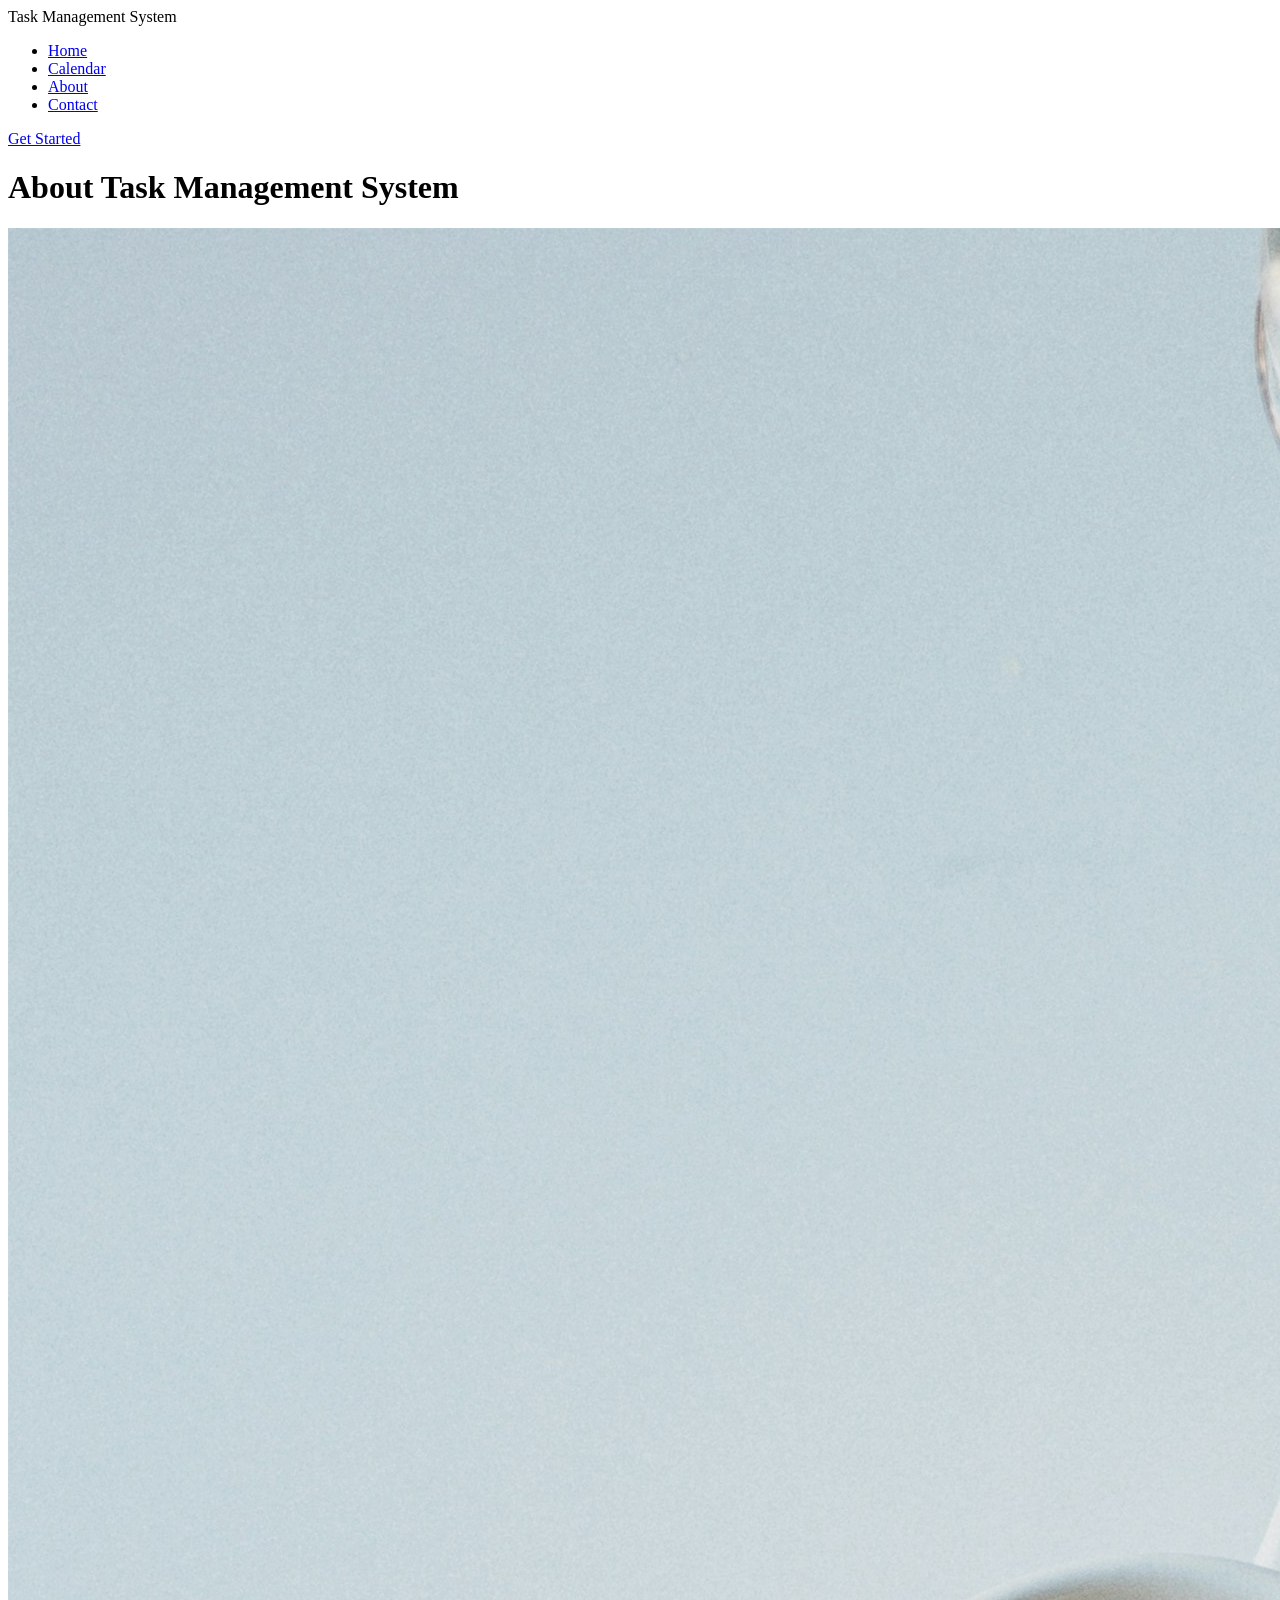
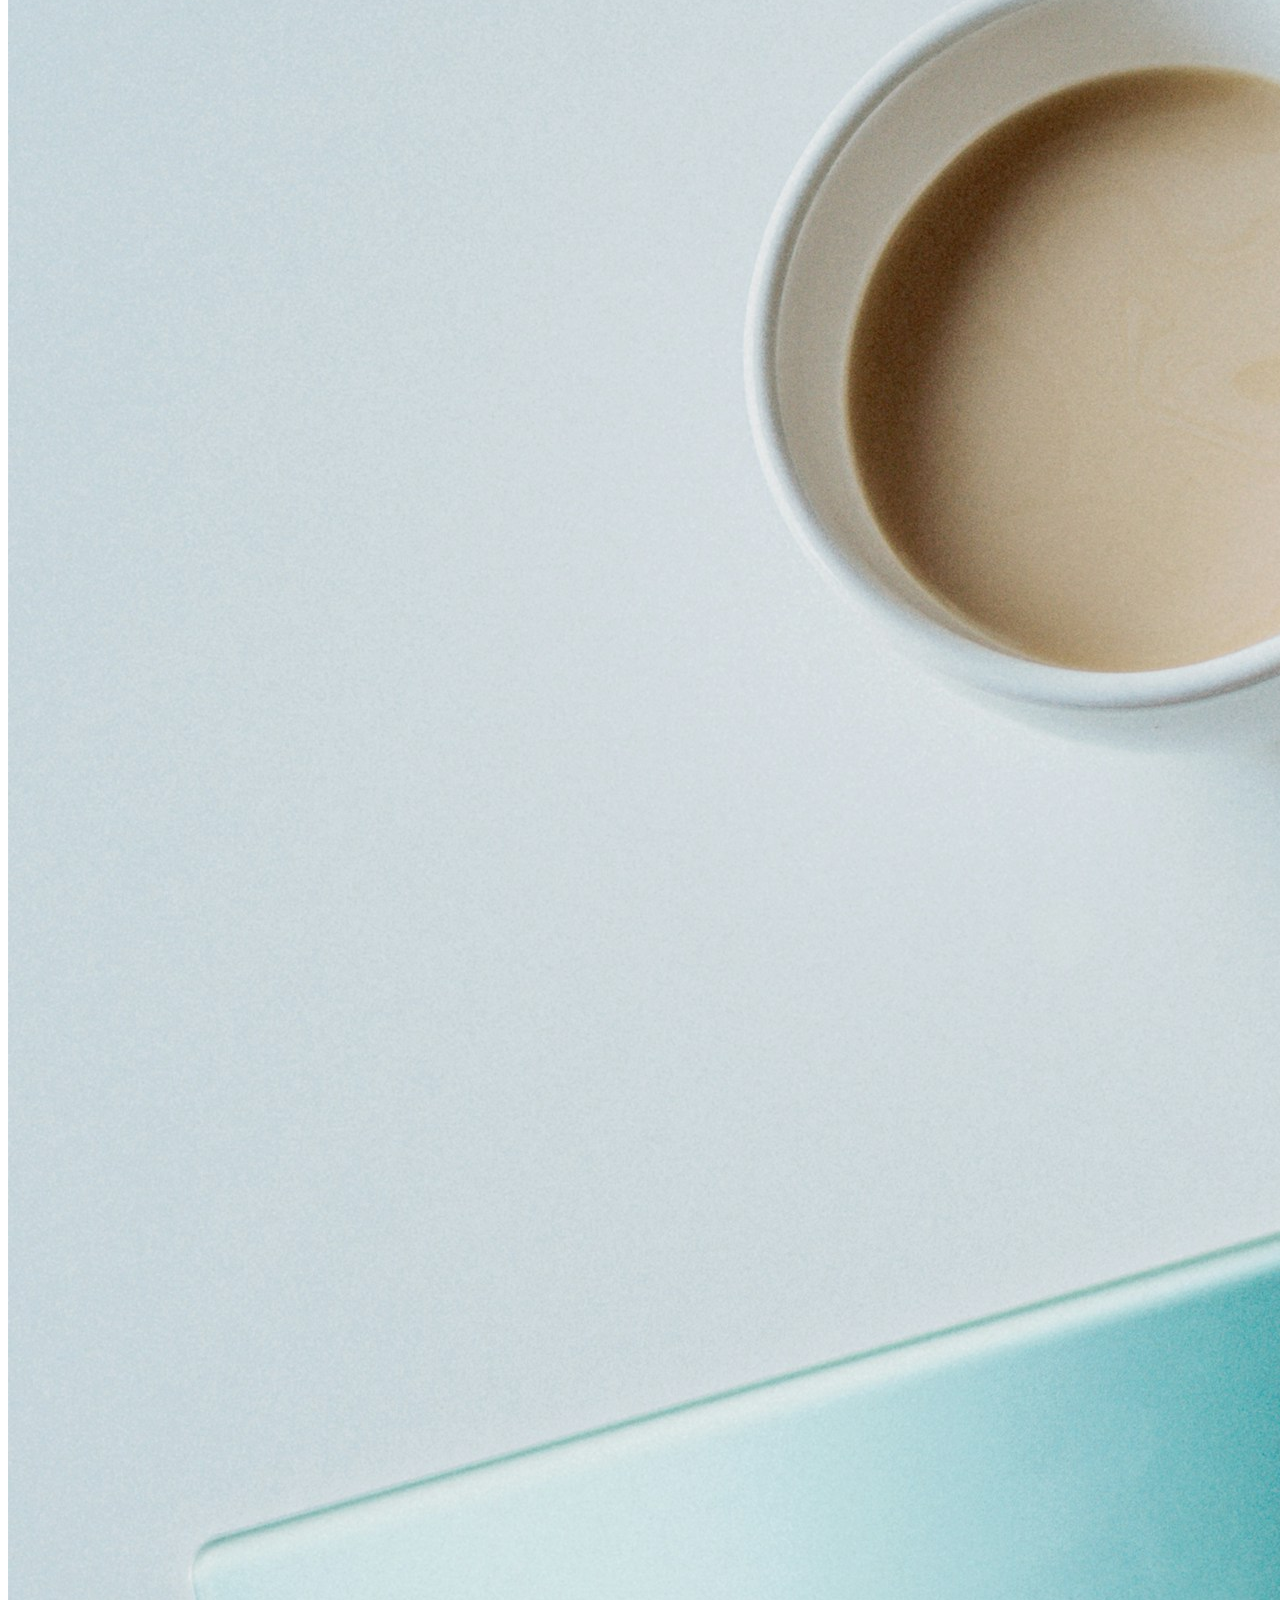
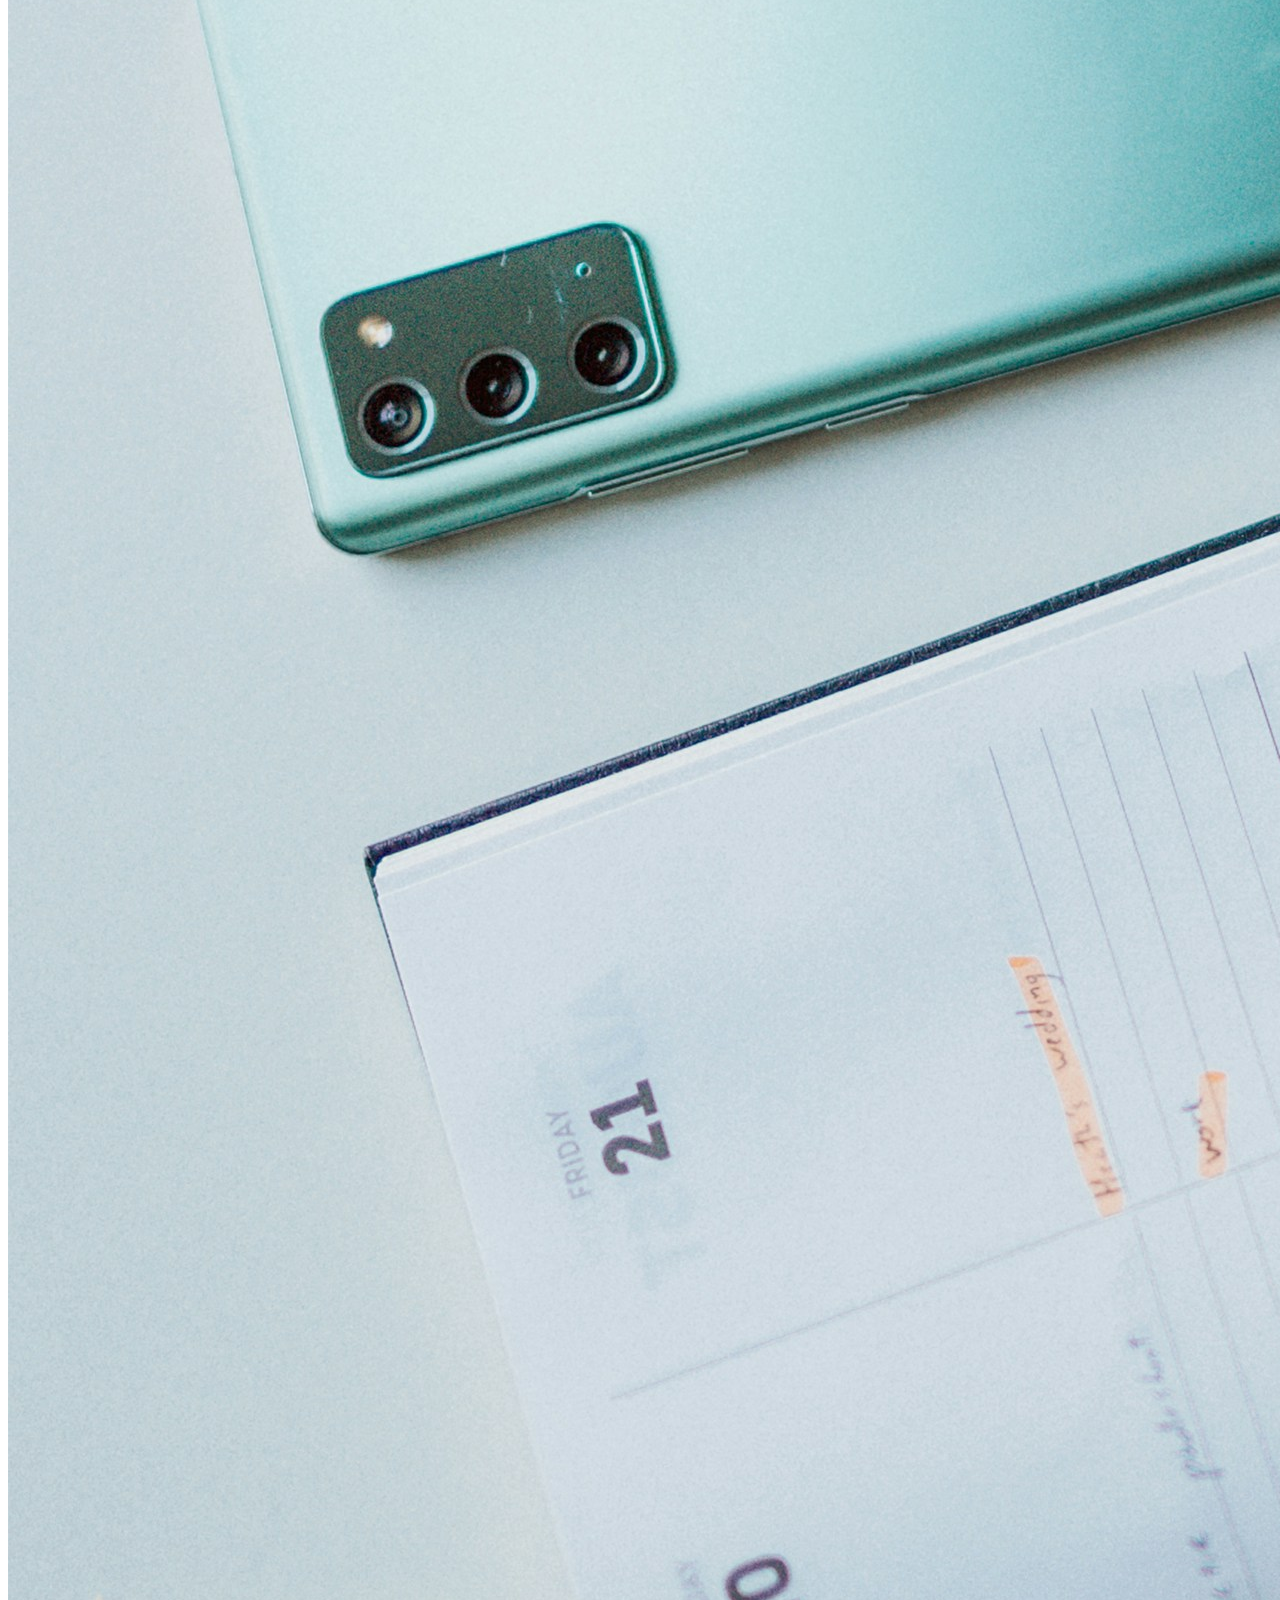
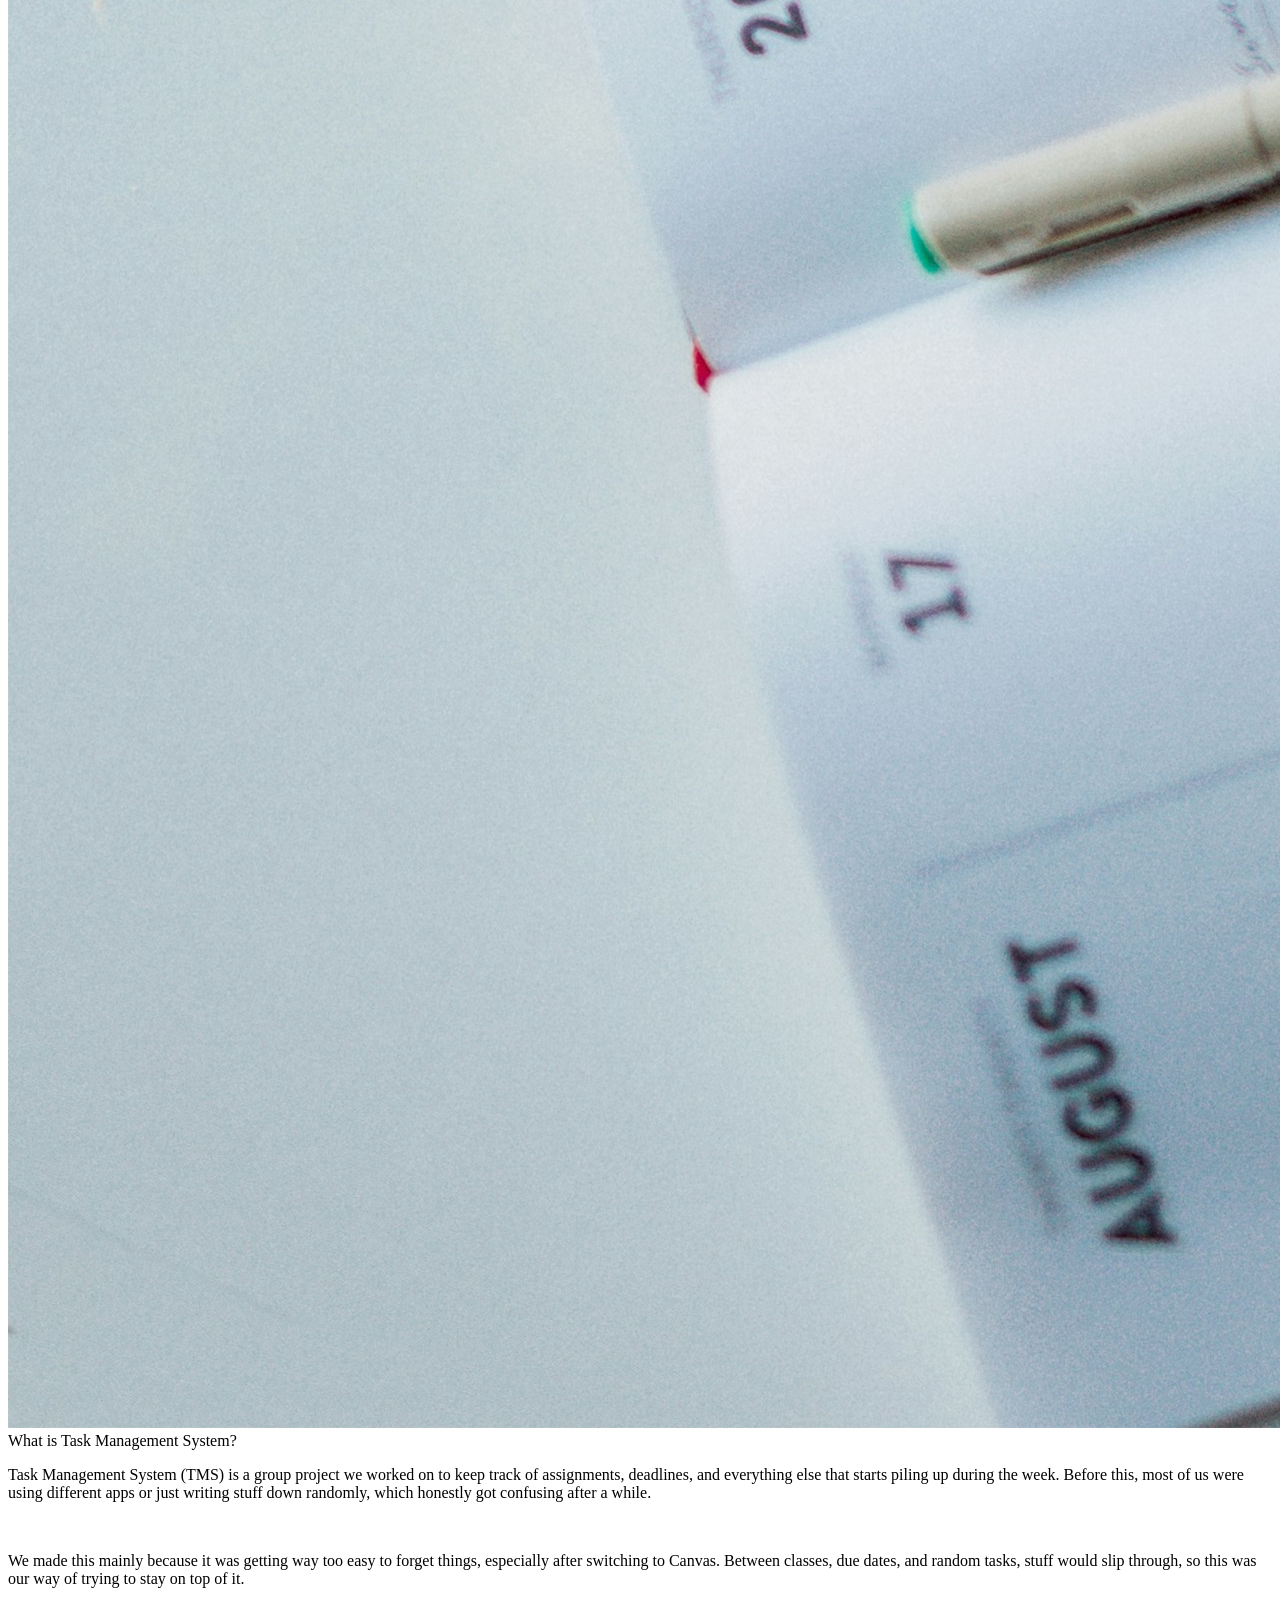
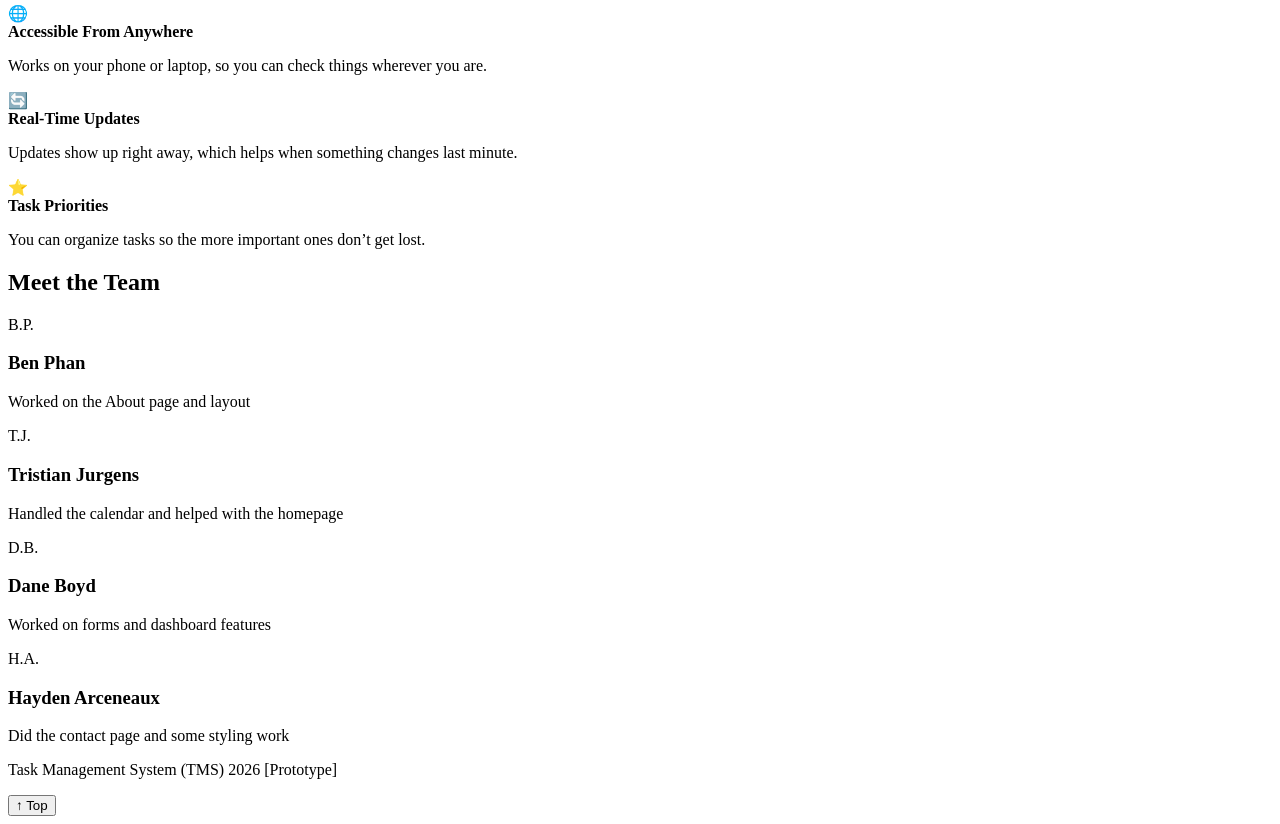
==== index.html @ 06189974 "Add files via upload" ====
<!--Author of Task Management System About Page: Ben Phan
    HTML for the TMS About page

    NOTE: Still need to check file paths for buttons
    Might update team roles later -->

<!DOCTYPE html>
<html lang="en">

<head>
    <meta charset="UTF-8">
    <!--Name might change later-->
    <title>About | Task Management System</title> 
    <link rel="stylesheet" href="AboutStyle.css">
</head>

<body>

    <!--Top navigation bar-->
    <nav>
        <span class="logo">Task Management System</span>

        <!--Links (placeholders for now, fix if needed)-->
        <ul>
            <li><a href="home.html">Home</a></li>
            <li><a href="calendar.html">Calendar</a></li>
            <li><a href="AboutPage.html">About</a></li>
            <li><a href="contact.html">Contact</a></li>
        </ul>

        <a href="signup.html" class="nav-button">Get Started</a>
    </nav>

    <!--Page title-->
    <div class="page-banner">
        <h1>About Task Management System</h1>
    </div>

    <div class="divider"></div>

    <!--Image section-->
    <div class="image-section">
        <div class="image-box">
            <img src="calendarImage.jpg" alt="TMS calendar" />
        </div>
    </div>

    <div class="divider"></div>

    <!--About section-->
    <div class="about-info">

        <!--Left side-->
        <div class="left-side">
            <div class="section-title">What is Task Management System?</div>

            <div class="desc-box">
                <p>
                    Task Management System (TMS) is a group project we worked on to keep track
                    of assignments, deadlines, and everything else that starts piling up during the week.
                    Before this, most of us were using different apps or just writing stuff down randomly,
                    which honestly got confusing after a while.
                </p>

                <br>

                <p>
                    We made this mainly because it was getting way too easy to forget things,
                    especially after switching to Canvas. Between classes, due dates, and random tasks,
                    stuff would slip through, so this was our way of trying to stay on top of it.
                </p>
            </div>
        </div>

        <!--Right side (features)-->
        <div class="right-side">

            <div class="tms-feature">
                <span class="icon">🌐</span>
                <div>
                    <strong>Accessible From Anywhere</strong>
                    <p>Works on your phone or laptop, so you can check things wherever you are.</p>
                </div>
            </div>

            <div class="tms-feature">
                <span class="icon">🔄</span>
                <div>
                    <strong>Real-Time Updates</strong>
                    <p>Updates show up right away, which helps when something changes last minute.</p>
                </div>
            </div>

            <div class="tms-feature">
                <span class="icon">⭐</span>
                <div>
                    <strong>Task Priorities</strong>
                    <p>You can organize tasks so the more important ones don’t get lost.</p>
                </div>
            </div>

        </div>
    </div>

    <div class="divider"></div>

    <!--Team section-->
    <div class="team-section">
        <h2>Meet the Team</h2>

        <div class="team-grid">

            <div class="member-card">
                <div class="avatar">B.P.</div>
                <h3>Ben Phan</h3>
                <p>Worked on the About page and layout</p>
            </div>

            <div class="member-card">
                <div class="avatar">T.J.</div>
                <h3>Tristian Jurgens</h3>
                <p>Handled the calendar and helped with the homepage</p>
            </div>

            <div class="member-card">
                <div class="avatar">D.B.</div>
                <h3>Dane Boyd</h3>
                <p>Worked on forms and dashboard features</p>
            </div>

            <div class="member-card">
                <div class="avatar">H.A.</div>
                <h3>Hayden Arceneaux</h3>
                <p>Did the contact page and some styling work</p>
            </div>

        </div>
    </div>

    <!--Footer-->
    <footer>
        <p>Task Management System (TMS) 2026 [Prototype]</p>
    </footer>

    <!--Scroll button-->
    <button id="scrollButton" onclick="scrollToTop()">↑ Top</button>

    <script src="AboutScript.js"></script>

</body>
</html>
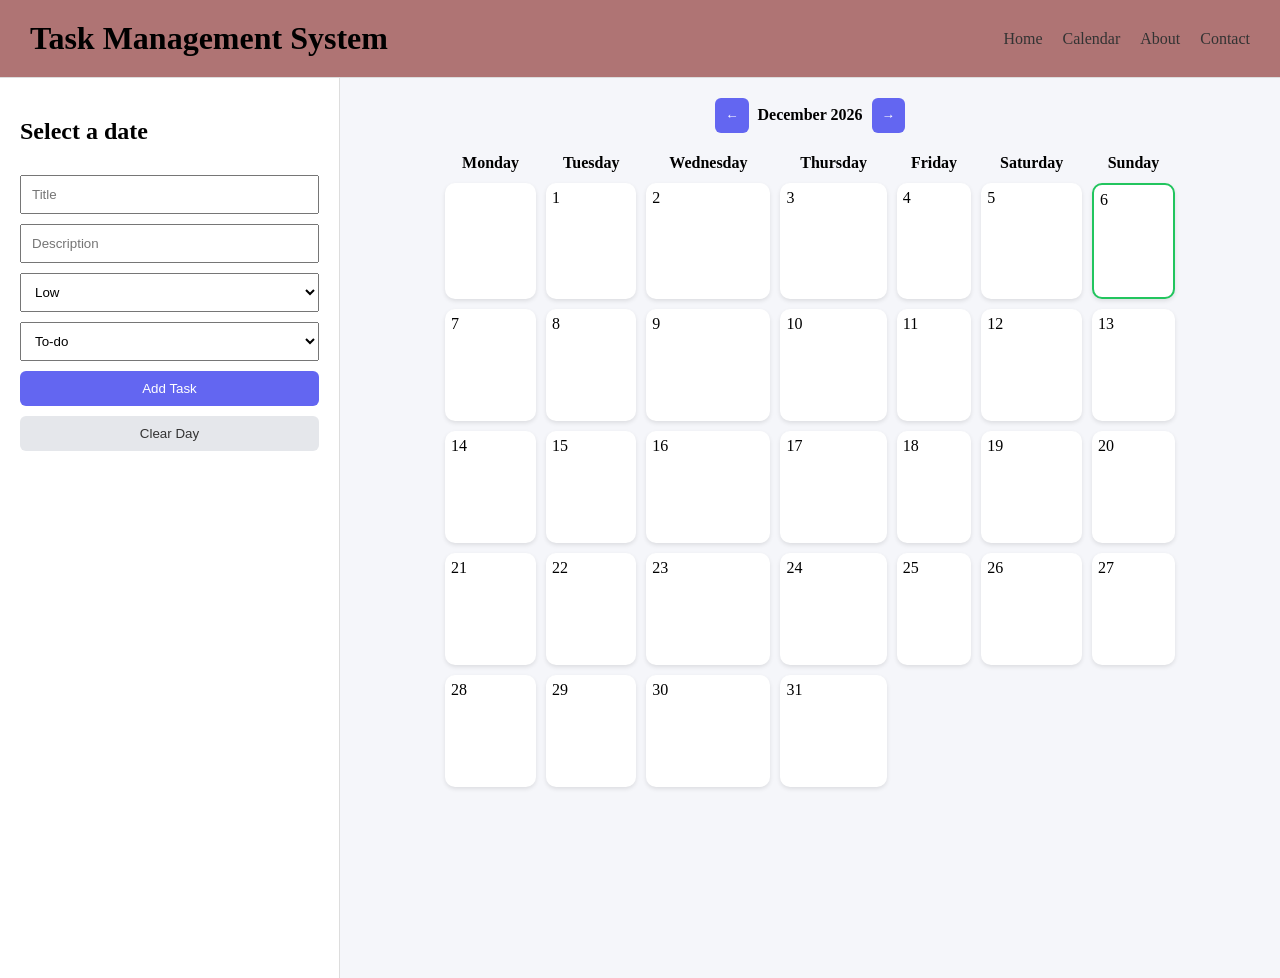
==== commit 50b32de8: "Add files via upload testing" ====
--- a/index.html
+++ b/index.html
@@ -1,151 +1,103 @@
-<!--Author of Task Management System About Page: Ben Phan
-    HTML for the TMS About page
-
-    NOTE: Still need to check file paths for buttons
-    Might update team roles later -->
-
+<!--Author of Task Management System Calendar Page: Tristian Jurgens-->
+ 
 <!DOCTYPE html>
 <html lang="en">
 
-<head>
-    <meta charset="UTF-8">
-    <!--Name might change later-->
-    <title>About | Task Management System</title> 
-    <link rel="stylesheet" href="AboutStyle.css">
-</head>
+    <!-- Header -->
+    <head>
+        <meta name="author" content="Tristian" />
+        <meta name="description" content="Calender" />
+        <meta charset="UTF-8" />
 
-<body>
+        <title>Calendar</title>
 
-    <!--Top navigation bar-->
-    <nav>
-        <span class="logo">Task Management System</span>
+        <!--Link to style sheet-->
+        <link rel="stylesheet" href="styleCalendar.css" />
+    </head>
 
-        <!--Links (placeholders for now, fix if needed)-->
-        <ul>
-            <li><a href="home.html">Home</a></li>
-            <li><a href="calendar.html">Calendar</a></li>
-            <li><a href="AboutPage.html">About</a></li>
-            <li><a href="contact.html">Contact</a></li>
-        </ul>
+    <!-- Body -->
+    <body>
+        <!-- Links -->
+        <header>
+            <h1>Task Management System</h1>
 
-        <a href="signup.html" class="nav-button">Get Started</a>
-    </nav>
+            <!--Navigation links to the other pages-->
+            <nav>
+                <a href="login.html">Home</a>
+                <a href="calendar.html">Calendar</a>
+                <a href="aboutPage.html">About</a>
+                <a href="contact.html">Contact</a>
+            </nav>
+        </header>
 
-    <!--Page title-->
-    <div class="page-banner">
-        <h1>About Task Management System</h1>
-    </div>
+        <!-- Tasks -->
+        <aside>
+            <!--This displays the currently selected date with a message telling the user to select a date for it to change-->
+            <h2 id="selectedDate">Select a date</h2>
 
-    <div class="divider"></div>
+            <input id="taskTitle" class="task-input" placeholder="Title" />
+            <input id="taskDesc" class="task-input" placeholder="Description" />
 
-    <!--Image section-->
-    <div class="image-section">
-        <div class="image-box">
-            <img src="calendarImage.jpg" alt="TMS calendar" />
-        </div>
-    </div>
+            <select name="optionPriority" id="taskPriority">
+                <option>Low</option>
+                <option>Medium</option>
+                <option>High</option>
+            </select>
 
-    <div class="divider"></div>
+            <select name="optionStatus" id="taskStatus">
+                <option>To-do</option>
+                <option>In Progress</option>
+                <option>Completed</option>
+            </select>
 
-    <!--About section-->
-    <div class="about-info">
+            <!--Allows you to add a task by calling the JS function-->
+            <button onclick="addTask()">Add Task</button>
 
-        <!--Left side-->
-        <div class="left-side">
-            <div class="section-title">What is Task Management System?</div>
+            <!--Allows you to clear all the tasks-->
+            <button class="secondary" onclick="clearTasks()">Clear Day</button>
 
-            <div class="desc-box">
-                <p>
-                    Task Management System (TMS) is a group project we worked on to keep track
-                    of assignments, deadlines, and everything else that starts piling up during the week.
-                    Before this, most of us were using different apps or just writing stuff down randomly,
-                    which honestly got confusing after a while.
-                </p>
+            <ul id="taskList"></ul>
+        </aside>
 
-                <br>
+        <main>
+            <section>
+                <!--Navigation-->
+                <!--Switches between months -->
+                <section class="calendar-header">
 
-                <p>
-                    We made this mainly because it was getting way too easy to forget things,
-                    especially after switching to Canvas. Between classes, due dates, and random tasks,
-                    stuff would slip through, so this was our way of trying to stay on top of it.
-                </p>
-            </div>
-        </div>
+                    <!--Goes to the previous month-->
+                    <button onclick="changeMonth(-1)">←</button>
 
-        <!--Right side (features)-->
-        <div class="right-side">
+                    <!--Displays the current month and year-->
+                    <strong id="monthLabel"></strong>
 
-            <div class="tms-feature">
-                <span class="icon">🌐</span>
-                <div>
-                    <strong>Accessible From Anywhere</strong>
-                    <p>Works on your phone or laptop, so you can check things wherever you are.</p>
-                </div>
-            </div>
+                    <!--Goes to next month-->
+                    <button onclick="changeMonth(1)">→</button>
+                </section>
 
-            <div class="tms-feature">
-                <span class="icon">🔄</span>
-                <div>
-                    <strong>Real-Time Updates</strong>
-                    <p>Updates show up right away, which helps when something changes last minute.</p>
-                </div>
-            </div>
+                <!--Table names for days-->
+                <table id="calendar">
+                    <thead>
+                        <tr>
+                            <th>Monday</th>
+                            <th>Tuesday</th>
+                            <th>Wednesday</th>
+                            <th>Thursday</th>
+                            <th>Friday</th>
+                            <th>Saturday</th>
+                            <th>Sunday</th>
+                        </tr>
+                    </thead>
+                    <tbody></tbody>
+                </table>
+            </section>
+        </main>
+        <!--Link to JavaScript-->
+        <script src="scriptCalendar.js"></script>
+    </body>
+</html>
 
-            <div class="tms-feature">
-                <span class="icon">⭐</span>
-                <div>
-                    <strong>Task Priorities</strong>
-                    <p>You can organize tasks so the more important ones don’t get lost.</p>
-                </div>
-            </div>
-
-        </div>
-    </div>
-
-    <div class="divider"></div>
-
-    <!--Team section-->
-    <div class="team-section">
-        <h2>Meet the Team</h2>
-
-        <div class="team-grid">
-
-            <div class="member-card">
-                <div class="avatar">B.P.</div>
-                <h3>Ben Phan</h3>
-                <p>Worked on the About page and layout</p>
-            </div>
-
-            <div class="member-card">
-                <div class="avatar">T.J.</div>
-                <h3>Tristian Jurgens</h3>
-                <p>Handled the calendar and helped with the homepage</p>
-            </div>
-
-            <div class="member-card">
-                <div class="avatar">D.B.</div>
-                <h3>Dane Boyd</h3>
-                <p>Worked on forms and dashboard features</p>
-            </div>
-
-            <div class="member-card">
-                <div class="avatar">H.A.</div>
-                <h3>Hayden Arceneaux</h3>
-                <p>Did the contact page and some styling work</p>
-            </div>
-
-        </div>
-    </div>
-
-    <!--Footer-->
-    <footer>
-        <p>Task Management System (TMS) 2026 [Prototype]</p>
-    </footer>
-
-    <!--Scroll button-->
-    <button id="scrollButton" onclick="scrollToTop()">↑ Top</button>
-
-    <script src="AboutScript.js"></script>
-
-</body>
-</html>+<!--Refrences:
+1. HW2
+2.  https://www.geeksforgeeks.org/web-templates/design-a-calendar-using-html-and-css/ 
+3.  https://medium.com/@bijanrai/create-a-calendar-using-html-css-and-javascript-2a35eb7e5f5a-->
--- a/styleCalendar.css
+++ b/styleCalendar.css
@@ -0,0 +1,161 @@
+/*--Author of Task Management System Calendar Page: Tristian Jurgens*/
+
+/*This sets the global standards for the page, in which I chose times new roman*/
+body 
+{
+  font-family: 'Times New Roman', Times, serif;
+  margin: 0;
+  background: #f5f6fa;
+}
+
+/*This is the color and design for the header containing the links and logo*/
+header 
+{
+  display: flex;
+  justify-content: space-between;
+  align-items: center;
+  padding: 20px 30px;
+  background: #AF7474;
+  border-bottom: 1px solid #ddd;
+}
+
+/*All this does is remove a margin in the header*/
+header h1 { margin: 0; }
+
+/*This is the navgiation, just adding space and a layout*/
+nav 
+{ 
+  display: flex; 
+  gap: 20px; 
+}
+
+nav a 
+{
+  text-decoration: none;
+  color: #333;
+  font-weight: 500;
+}
+
+/*This is the left sidebar*/
+aside 
+{
+  width: 340px;
+  float: left;
+  padding: 20px;
+  background: white;
+  height: 100vh;
+  box-sizing: border-box;
+  border-right: 1px solid #ddd;
+  overflow-y: auto;
+}
+
+/*Input fields, where the user can add tasks. Also has a box-sizing to prevent the text from overflowing*/
+.task-input, select 
+{
+  width: 100%;
+  padding: 10px;
+  margin-top: 10px;
+  box-sizing: border-box;
+}
+
+/*Buttons, choosing size and space*/
+button 
+{
+  margin-top: 10px;
+  padding: 10px;
+  width: 100%;
+  background: #6366f1;
+  color: white;
+  border: none;
+  border-radius: 6px;
+  cursor: pointer;
+}
+
+button.secondary 
+{
+  background: #e5e7eb;
+  color: #333;
+}
+
+aside ul 
+{
+  padding: 0;
+  list-style: none;
+}
+
+aside li 
+{
+  background: #eef2ff;
+  margin: 6px 0;
+  padding: 8px;
+  border-radius: 6px;
+  font-size: 12px;
+}
+
+main 
+{
+  margin-left: 340px;
+  padding: 20px;
+  display: flex;
+  justify-content: center;
+}
+
+/*Calander header Section*/
+.calendar-header 
+{
+  text-align: center;
+  margin-bottom: 10px;
+}
+
+.calendar-header button 
+{
+  width: auto;
+  margin: 0 5px;
+}
+
+/*Table header section*/
+table 
+{
+  width: 750px;
+  border-spacing: 10px;
+}
+
+/*This is for the days of the week, it centers it*/
+th { text-align: center; }
+
+/*Using a table for calendar cells, specifically the days*/
+td 
+{
+  background: white;
+  height: 100px;
+  vertical-align: top;
+  padding: 6px;
+  border-radius: 10px;
+  cursor: pointer;
+  box-shadow: 0 2px 4px rgba(0,0,0,0.1);
+}
+
+/*This is to see what day it is and to show which one you selected. The selector is very useful*/
+td.selected { outline: 2px solid #6366f1; }
+td.today { border: 2px solid #22c55e; }
+
+.task 
+{
+  display: block;
+  font-size: 10px;
+  margin-top: 3px;
+  padding: 2px;
+  border-radius: 4px;
+}
+
+/*These are the colors for the statuses. Might change colors.*/
+.todo { background: #fef3c7; }
+.inprogress { background: #dbeafe; }
+.completed { background: #dcfce7; text-decoration: line-through; opacity: 0.7; }
+
+/*References: 
+1. https://www.youtube.com/watch?v=OcncrLyddAs
+2. https://www.youtube.com/watch?v=ZBJ44LrmwDI
+3. https://www.geeksforgeeks.org/web-templates/design-a-calendar-using-html-and-css/ 
+4. https://medium.com/@bijanrai/create-a-calendar-using-html-css-and-javascript-2a35eb7e5f5a
+5. Class notes*/
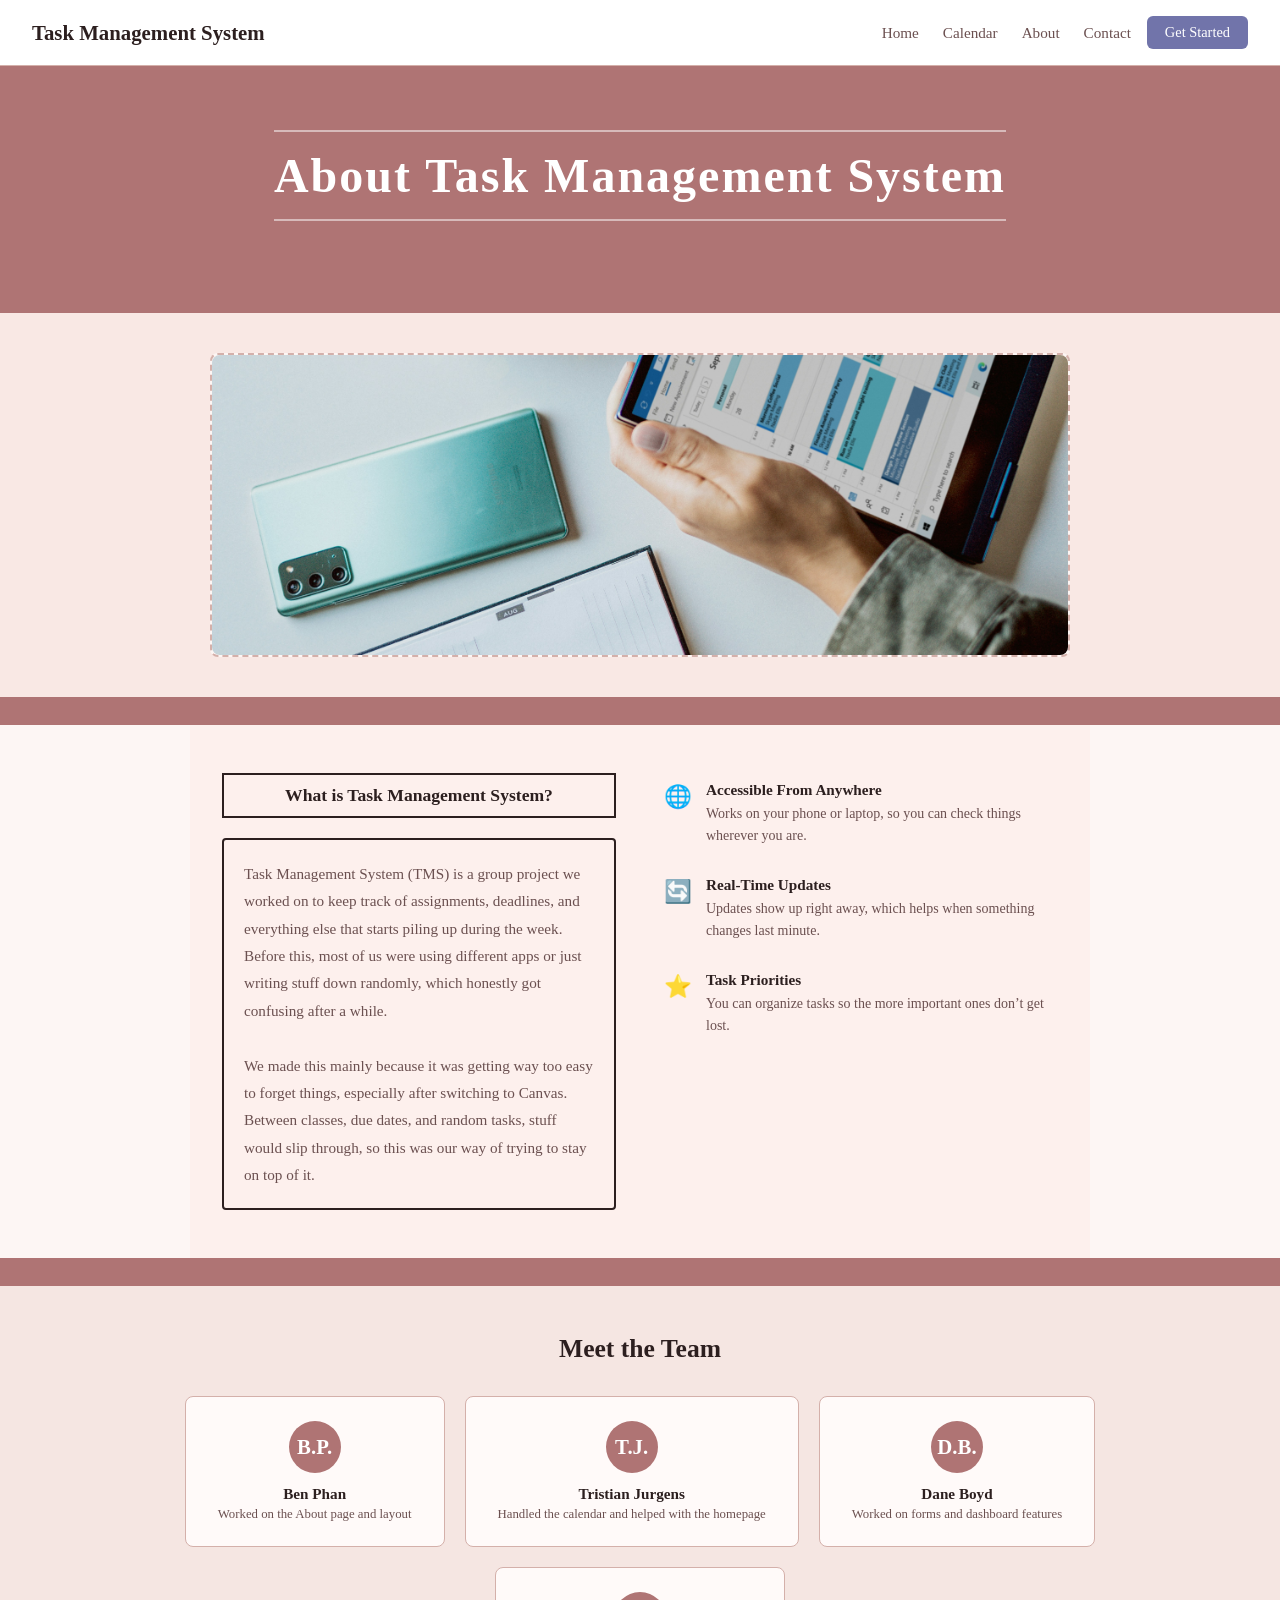
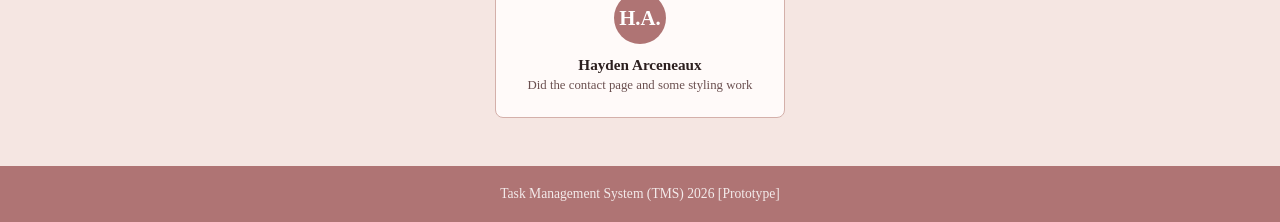
==== commit 0d33713c: "Rename aboutPage.html to index.html hopefully the fix, removed earlier duplicates" ====
--- a/index.html
+++ b/index.html
@@ -1,103 +1,151 @@
-<!--Author of Task Management System Calendar Page: Tristian Jurgens-->
- 
+<!--Author of Task Management System About Page: Ben Phan
+    HTML for the TMS About page
+
+    NOTE: Still need to check file paths for buttons
+    Might update team roles later -->
+
 <!DOCTYPE html>
 <html lang="en">
 
-    <!-- Header -->
-    <head>
-        <meta name="author" content="Tristian" />
-        <meta name="description" content="Calender" />
-        <meta charset="UTF-8" />
+<head>
+    <meta charset="UTF-8">
+    <!--Name might change later-->
+    <title>About | Task Management System</title> 
+    <link rel="stylesheet" href="aboutStyle.css">
+</head>
 
-        <title>Calendar</title>
+<body>
 
-        <!--Link to style sheet-->
-        <link rel="stylesheet" href="styleCalendar.css" />
-    </head>
+    <!--Top navigation bar-->
+    <nav>
+        <span class="logo">Task Management System</span>
 
-    <!-- Body -->
-    <body>
-        <!-- Links -->
-        <header>
-            <h1>Task Management System</h1>
+        <!--Links (placeholders for now, fix if needed)-->
+        <ul>
+            <li><a href="home.html">Home</a></li>
+            <li><a href="calendar.html">Calendar</a></li>
+            <li><a href="aboutPage.html">About</a></li>
+            <li><a href="contact.html">Contact</a></li>
+        </ul>
 
-            <!--Navigation links to the other pages-->
-            <nav>
-                <a href="login.html">Home</a>
-                <a href="calendar.html">Calendar</a>
-                <a href="aboutPage.html">About</a>
-                <a href="contact.html">Contact</a>
-            </nav>
-        </header>
+        <a href="signup.html" class="nav-button">Get Started</a>
+    </nav>
 
-        <!-- Tasks -->
-        <aside>
-            <!--This displays the currently selected date with a message telling the user to select a date for it to change-->
-            <h2 id="selectedDate">Select a date</h2>
+    <!--Page title-->
+    <div class="page-banner">
+        <h1>About Task Management System</h1>
+    </div>
 
-            <input id="taskTitle" class="task-input" placeholder="Title" />
-            <input id="taskDesc" class="task-input" placeholder="Description" />
+    <div class="divider"></div>
 
-            <select name="optionPriority" id="taskPriority">
-                <option>Low</option>
-                <option>Medium</option>
-                <option>High</option>
-            </select>
+    <!--Image section-->
+    <div class="image-section">
+        <div class="image-box">
+            <img src="calendarImage.jpg" alt="TMS calendar" />
+        </div>
+    </div>
 
-            <select name="optionStatus" id="taskStatus">
-                <option>To-do</option>
-                <option>In Progress</option>
-                <option>Completed</option>
-            </select>
+    <div class="divider"></div>
 
-            <!--Allows you to add a task by calling the JS function-->
-            <button onclick="addTask()">Add Task</button>
+    <!--About section-->
+    <div class="about-info">
 
-            <!--Allows you to clear all the tasks-->
-            <button class="secondary" onclick="clearTasks()">Clear Day</button>
+        <!--Left side-->
+        <div class="left-side">
+            <div class="section-title">What is Task Management System?</div>
 
-            <ul id="taskList"></ul>
-        </aside>
+            <div class="desc-box">
+                <p>
+                    Task Management System (TMS) is a group project we worked on to keep track
+                    of assignments, deadlines, and everything else that starts piling up during the week.
+                    Before this, most of us were using different apps or just writing stuff down randomly,
+                    which honestly got confusing after a while.
+                </p>
 
-        <main>
-            <section>
-                <!--Navigation-->
-                <!--Switches between months -->
-                <section class="calendar-header">
+                <br>
 
-                    <!--Goes to the previous month-->
-                    <button onclick="changeMonth(-1)">←</button>
+                <p>
+                    We made this mainly because it was getting way too easy to forget things,
+                    especially after switching to Canvas. Between classes, due dates, and random tasks,
+                    stuff would slip through, so this was our way of trying to stay on top of it.
+                </p>
+            </div>
+        </div>
 
-                    <!--Displays the current month and year-->
-                    <strong id="monthLabel"></strong>
+        <!--Right side (features)-->
+        <div class="right-side">
 
-                    <!--Goes to next month-->
-                    <button onclick="changeMonth(1)">→</button>
-                </section>
+            <div class="tms-feature">
+                <span class="icon">🌐</span>
+                <div>
+                    <strong>Accessible From Anywhere</strong>
+                    <p>Works on your phone or laptop, so you can check things wherever you are.</p>
+                </div>
+            </div>
 
-                <!--Table names for days-->
-                <table id="calendar">
-                    <thead>
-                        <tr>
-                            <th>Monday</th>
-                            <th>Tuesday</th>
-                            <th>Wednesday</th>
-                            <th>Thursday</th>
-                            <th>Friday</th>
-                            <th>Saturday</th>
-                            <th>Sunday</th>
-                        </tr>
-                    </thead>
-                    <tbody></tbody>
-                </table>
-            </section>
-        </main>
-        <!--Link to JavaScript-->
-        <script src="scriptCalendar.js"></script>
-    </body>
+            <div class="tms-feature">
+                <span class="icon">🔄</span>
+                <div>
+                    <strong>Real-Time Updates</strong>
+                    <p>Updates show up right away, which helps when something changes last minute.</p>
+                </div>
+            </div>
+
+            <div class="tms-feature">
+                <span class="icon">⭐</span>
+                <div>
+                    <strong>Task Priorities</strong>
+                    <p>You can organize tasks so the more important ones don’t get lost.</p>
+                </div>
+            </div>
+
+        </div>
+    </div>
+
+    <div class="divider"></div>
+
+    <!--Team section-->
+    <div class="team-section">
+        <h2>Meet the Team</h2>
+
+        <div class="team-grid">
+
+            <div class="member-card">
+                <div class="avatar">B.P.</div>
+                <h3>Ben Phan</h3>
+                <p>Worked on the About page and layout</p>
+            </div>
+
+            <div class="member-card">
+                <div class="avatar">T.J.</div>
+                <h3>Tristian Jurgens</h3>
+                <p>Handled the calendar and helped with the homepage</p>
+            </div>
+
+            <div class="member-card">
+                <div class="avatar">D.B.</div>
+                <h3>Dane Boyd</h3>
+                <p>Worked on forms and dashboard features</p>
+            </div>
+
+            <div class="member-card">
+                <div class="avatar">H.A.</div>
+                <h3>Hayden Arceneaux</h3>
+                <p>Did the contact page and some styling work</p>
+            </div>
+
+        </div>
+    </div>
+
+    <!--Footer-->
+    <footer>
+        <p>Task Management System (TMS) 2026 [Prototype]</p>
+    </footer>
+
+    <!--Scroll button-->
+    <button id="scrollButton" onclick="scrollToTop()">↑ Top</button>
+
+    <script src="aboutScript.js"></script>
+
+</body>
 </html>
-
-<!--Refrences:
-1. HW2
-2.  https://www.geeksforgeeks.org/web-templates/design-a-calendar-using-html-and-css/ 
-3.  https://medium.com/@bijanrai/create-a-calendar-using-html-css-and-javascript-2a35eb7e5f5a-->
--- a/aboutStyle.css
+++ b/aboutStyle.css
@@ -0,0 +1,297 @@
+/*Author of Task Management System About Page: Ben Phan
+    This is the CSS for the TMS About page
+    Border boxes and fonts should be aligned properly now (hopefully)*/
+
+* 
+{
+    margin: 0;
+    padding: 0;
+    box-sizing: border-box;
+}
+
+body 
+{
+    font-family: Georgia, serif;
+    background-color: #fdf6f4;
+    color: #2c1f1f;
+}
+
+/*Bar at the top of screen*/
+nav 
+{
+    display: flex;
+    align-items: center;
+    background-color: white;
+    padding: 16px 32px;
+    border-bottom: 1px solid #d4b0aa;
+    gap: 16px;
+}
+
+/*logo is in placeholder for now*/
+.logo 
+{
+    font-size: 1.3rem;
+    font-weight: bold;
+    margin-right: auto;
+}
+
+nav ul 
+{
+    list-style: none;
+    display: flex;
+    gap: 24px;
+}
+
+nav ul a 
+{
+    text-decoration: none;
+    color: #6b5050;
+    font-size: 0.95rem;
+}
+
+nav ul a:hover
+{
+    color: #9a5e5e;
+}
+
+.nav-button
+{
+    background-color: #7174AA;
+    color: white;
+    padding: 8px 18px;
+    border-radius: 6px;
+    text-decoration: none;
+    font-size: 0.9rem;
+}
+
+.nav-button:hover 
+{
+    background-color: #5a5d8f;
+}
+
+/*Title of the page*/
+.page-banner
+{
+    background-color: #AF7474;
+    padding: 64px 32px;
+    text-align: center;
+    width: 100%;
+}
+
+.page-banner h1 /*USE INLINE-BLOCK INSTEAD OF BLOCK (kept wrapping around wrong)*/
+{
+    font-size: 3rem;
+    color: white;
+    letter-spacing: 2px;
+    border-top: 2px solid rgba(255, 255, 255, 0.5);
+    border-bottom: 2px solid rgba(255, 255, 255, 0.5);
+    padding: 16px 0;
+    display: inline-block;
+}
+
+/*Divider*/
+.divider
+{
+    height: 28px;
+    background-color: #AF7474;
+}
+
+/*Image under title*/
+.image-section
+{
+    background-color: #f9e8e4;
+    padding: 40px 32px;
+}
+
+.image-box
+{
+    max-width: 860px;
+    margin: 0 auto;
+    border: 2px dashed #d4b0aa;
+    border-radius: 8px;
+    min-height: 220px;
+    display: flex;
+    align-items: center;
+    justify-content: center;
+    color: #6b5050;
+    font-size: 1rem;
+    background-color: #fdf6f4;
+}
+
+.image-box img
+{
+    width: 100%;
+    height: 300px;
+    object-fit: cover;
+    border-radius: 8px;
+}
+
+/*Info/About section*/
+.about-info
+{
+    background-color: #fdf0ed;
+    padding: 48px 32px;
+    display: flex;
+    gap: 48px;
+    max-width: 900px;
+    margin: 0 auto;
+}
+
+    /*Left*/
+.left-side
+{
+    flex: 1;
+}
+
+.section-title
+{
+    display: block;
+    text-align: center;
+    border: 2px solid #2c1f1f;
+    padding: 10px 24px;
+    font-size: 1.1rem;
+    font-weight: bold;
+    margin-bottom: 20px;
+}
+
+.desc-box
+{
+    border: 2px solid #2c1f1f;
+    border-radius: 4px;
+    padding: 20px;
+    color: #6b5050;
+    line-height: 1.8;
+    font-size: 0.95rem;
+}
+
+    /*Right*/
+.right-side
+{
+    flex: 1;
+    display: flex;
+    flex-direction: column;
+    gap: 28px;
+    padding-top: 8px;
+}
+
+.tms-feature
+{
+    display: flex;
+    align-items: flex-start;
+    gap: 14px;
+}
+
+.icon
+{
+    font-size: 1.4rem;
+    margin-top: 2px;
+}
+
+.tms-feature strong
+{
+    display: block;
+    font-size: 0.95rem;
+    margin-bottom: 4px;
+}
+
+.tms-feature p
+{
+    font-size: 0.875rem;
+    color: #6b5050;
+    line-height: 1.6;
+}
+
+/*Developer Names*/
+.team-section
+{
+    background-color: #f5e6e2;
+    padding: 48px 32px;
+    text-align: center;
+}
+
+.team-section h2
+{
+    font-size: 1.6rem;
+    margin-bottom: 32px;
+}
+
+.team-grid
+{
+    display: flex;
+    flex-wrap: wrap;
+    gap: 20px;
+    justify-content: center;
+}
+
+.member-card
+{
+    background-color: #fffaf9;
+    border: 1px solid #d4b0aa;
+    border-radius: 8px;
+    padding: 24px 32px;
+    min-width: 150px;
+}
+
+.member-card:hover /*fancied the cards with a little shadow and lift*/
+{
+    transform: translateY(-4px);
+    box-shadow: 0 8px 20px rgba(176, 112, 112, 0.2);
+}
+
+.avatar
+{
+    width: 52px;
+    height: 52px;
+    border-radius: 50%;
+    background-color: #AF7474;
+    color: white;
+    font-size: 1.3rem;
+    font-weight: bold;
+    display: flex;
+    align-items: center;
+    justify-content: center;
+    margin: 0 auto 12px;
+}
+
+.member-card h3
+{
+    font-size: 0.95rem;
+}
+
+.member-card p
+{
+    font-size: 0.8rem;
+    color: #6b5050;
+    margin-top: 4px;
+}
+
+/*Page Footer*/
+footer
+{
+    background-color: #AF7474;
+    color: rgba(255, 255, 255, 0.85);
+    text-align: center;
+    padding: 20px;
+    font-size: 0.85rem;
+}
+
+/*Scroll Button*/
+#scrollButton
+{
+    position: fixed;
+    bottom: 32px;
+    right: 32px;
+    background-color: #7174AA;
+    color: white;
+    border: none;
+    padding: 10px 16px;
+    border-radius: 6px;
+    font-size: 0.9rem;
+    cursor: pointer;
+    display: flex;
+}
+
+#scrollButton:hover 
+{
+    background-color: #5a5d8f;
+}
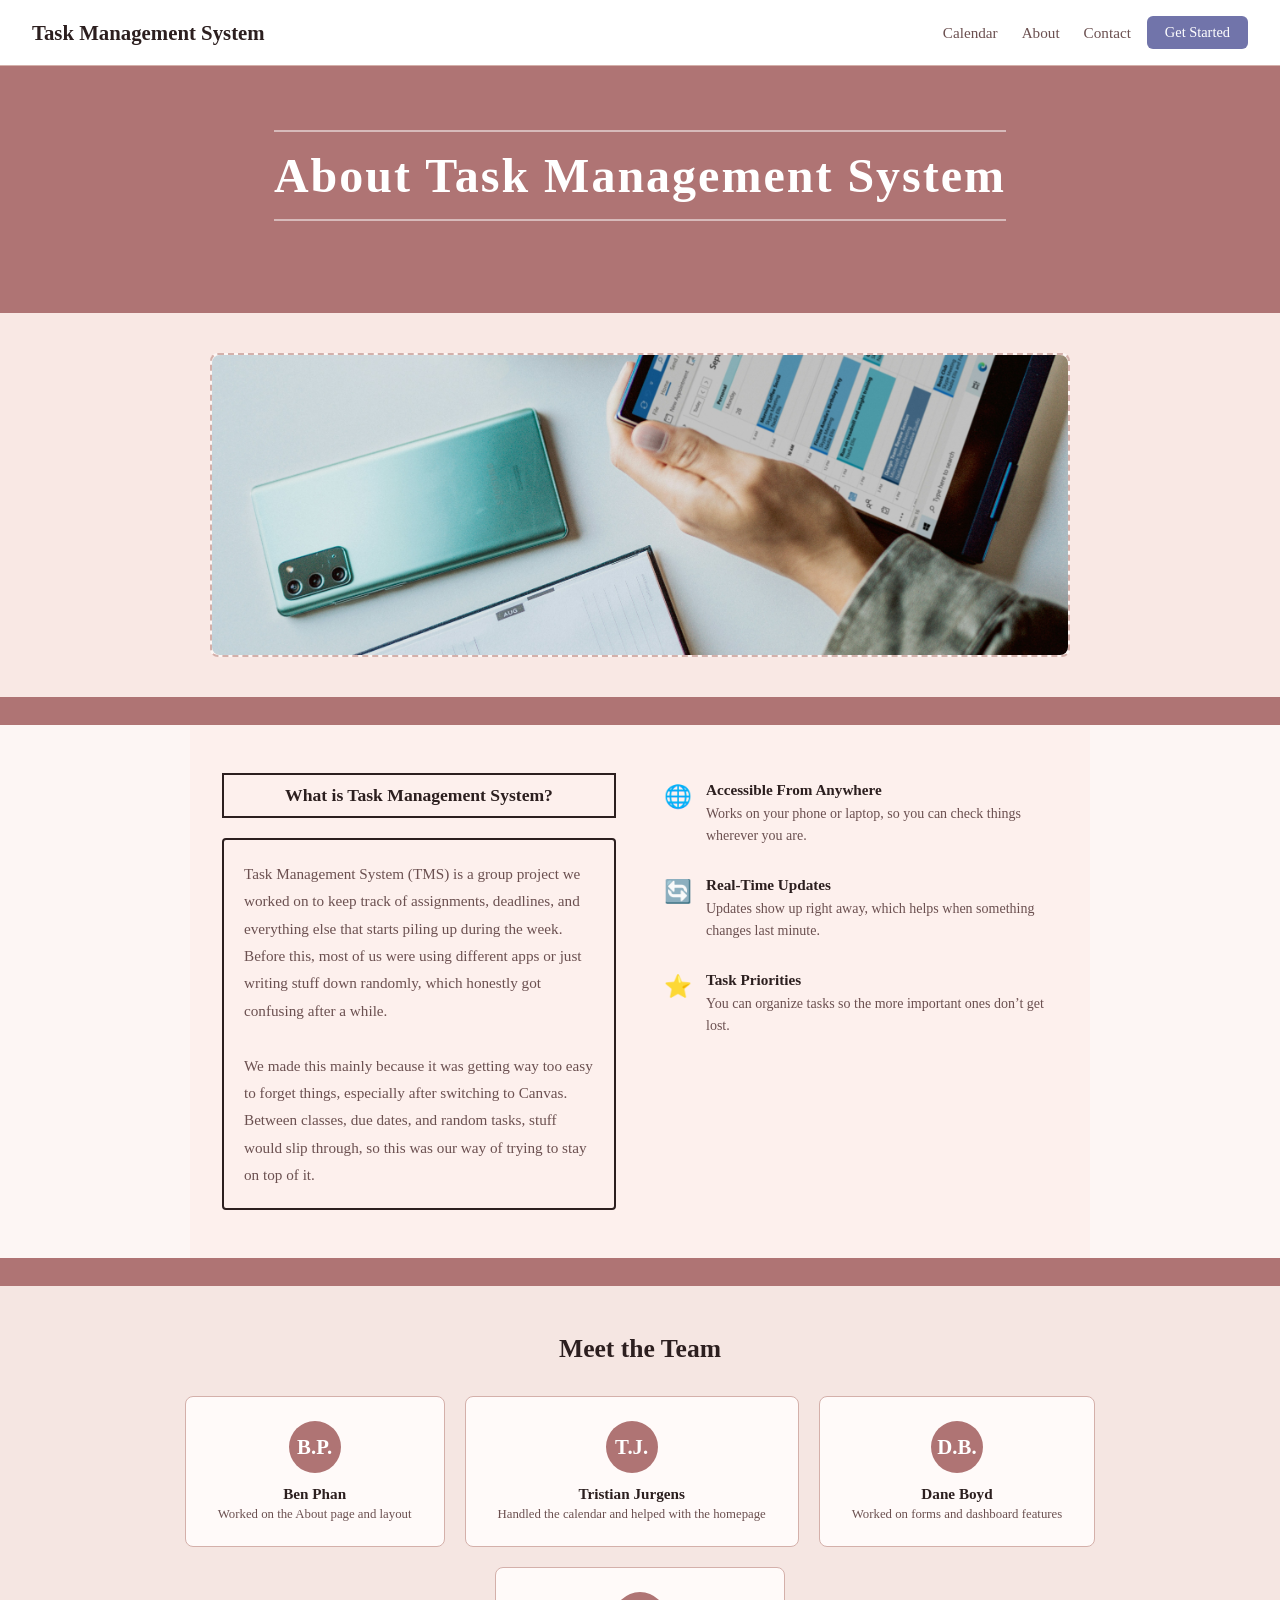
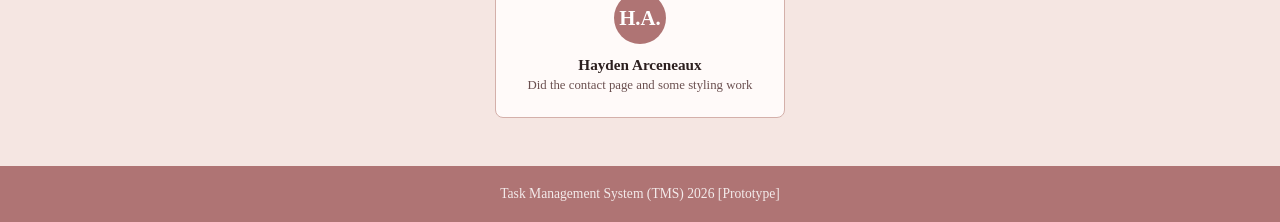
==== commit 0f4f2b98: "Got rid of the "Home" Button because index.html will be the Home" ====
--- a/index.html
+++ b/index.html
@@ -22,7 +22,6 @@
 
         <!--Links (placeholders for now, fix if needed)-->
         <ul>
-            <li><a href="home.html">Home</a></li>
             <li><a href="calendar.html">Calendar</a></li>
             <li><a href="aboutPage.html">About</a></li>
             <li><a href="contact.html">Contact</a></li>
